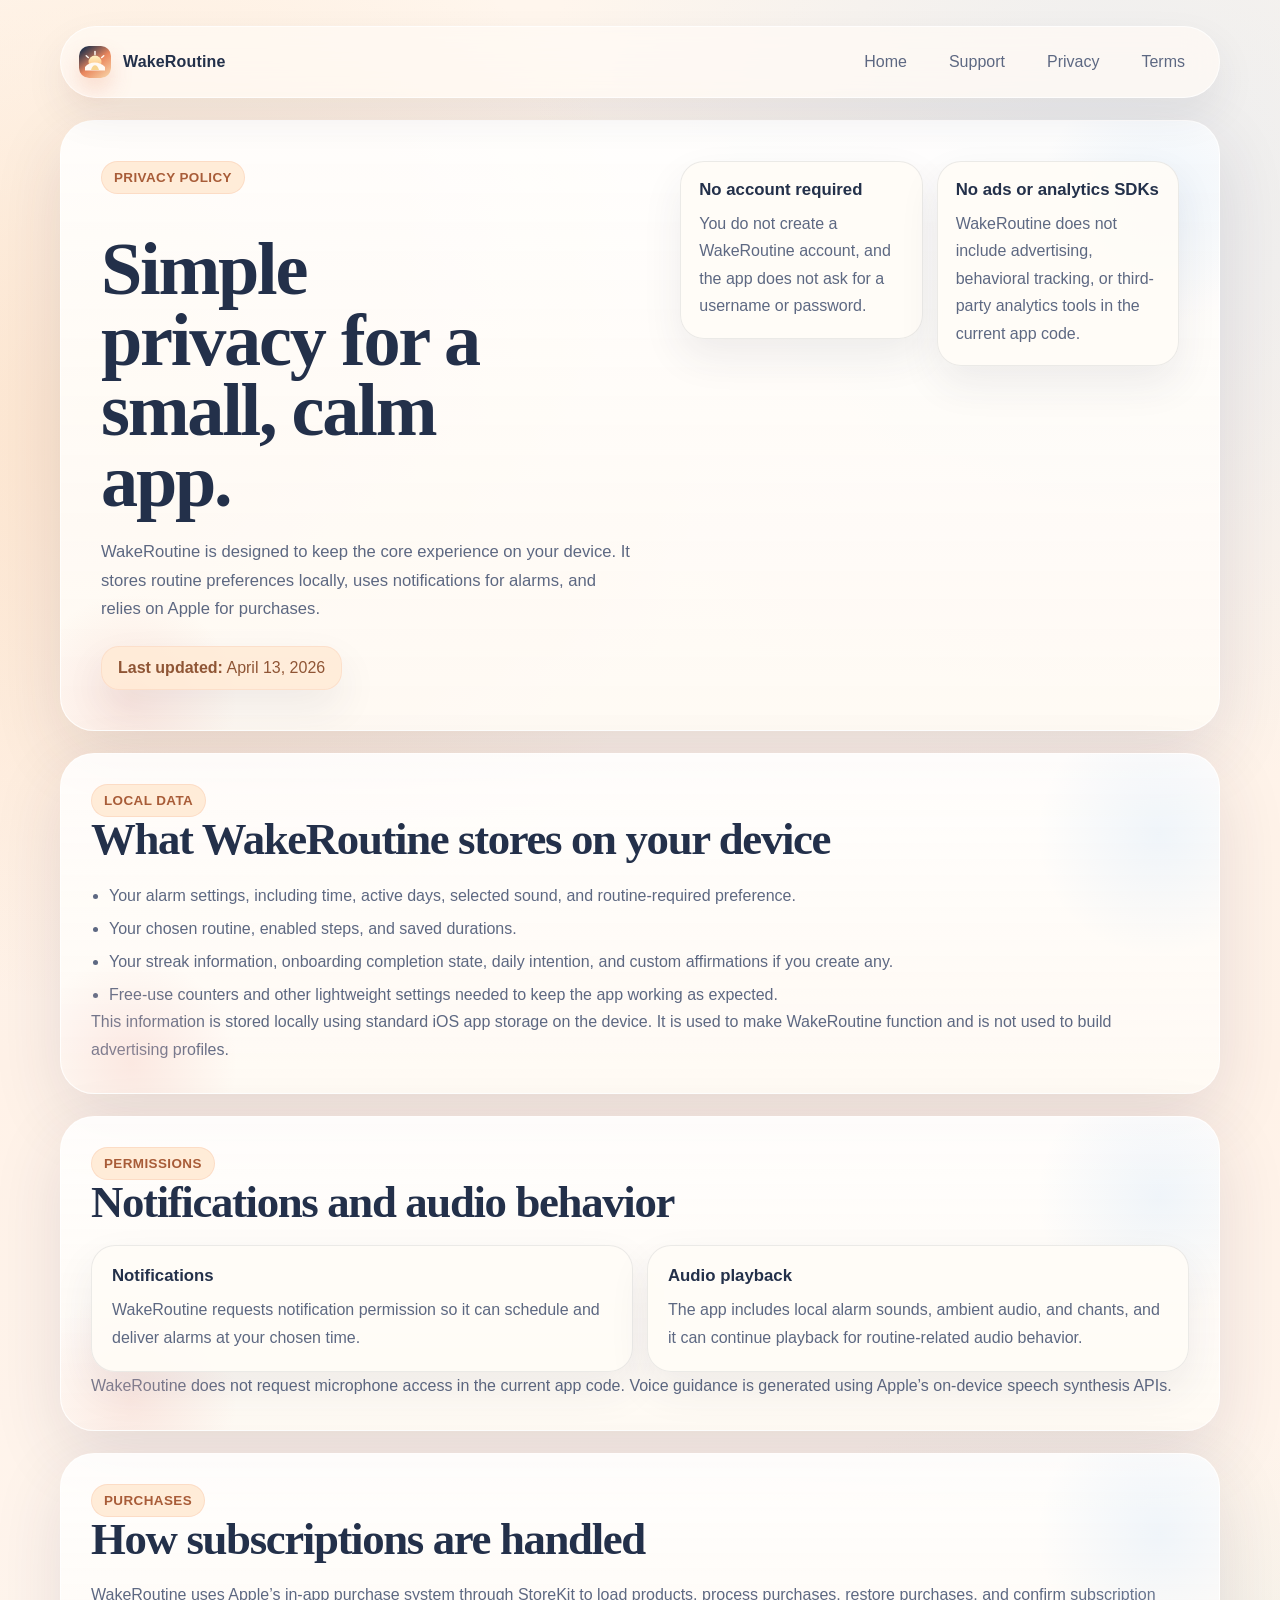
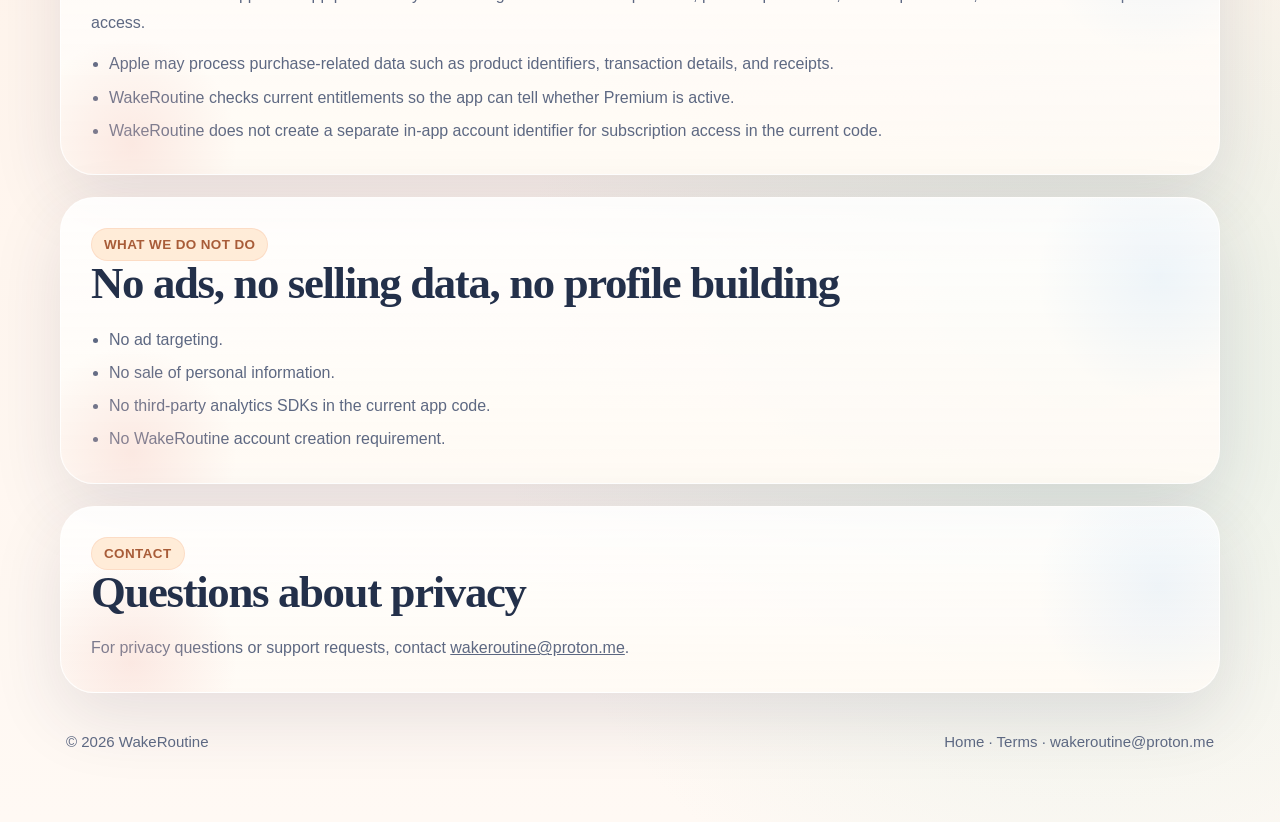
==== privacy/index.html @ e78e5053 "Add WakeRoutine marketing website" ====
<!DOCTYPE html>
<html lang="en">
<head>
  <meta charset="UTF-8" />
  <meta name="viewport" content="width=device-width, initial-scale=1.0" />
  <title>WakeRoutine Privacy Policy</title>
  <meta
    name="description"
    content="Privacy policy for WakeRoutine, including local app storage, notification permissions, and Apple-managed subscriptions."
  />
  <link rel="icon" href="../assets/brand-mark.svg" type="image/svg+xml" />
  <link rel="stylesheet" href="../site.css?v=1" />
</head>
<body>
  <div class="page-shell">
    <nav class="topbar" aria-label="Primary">
      <a class="brand" href="../">
        <img src="../assets/brand-mark.svg" alt="WakeRoutine brand mark" />
        <span>WakeRoutine</span>
      </a>
      <div class="nav-links">
        <a href="../">Home</a>
        <a href="../#support">Support</a>
        <a href="./">Privacy</a>
        <a href="../terms/">Terms</a>
      </div>
    </nav>

    <main class="section-stack">
      <section class="hero legal-hero">
        <div class="hero-copy">
          <span class="eyebrow">Privacy Policy</span>
          <div>
            <h1>Simple privacy for a small, calm app.</h1>
          </div>
          <p>
            WakeRoutine is designed to keep the core experience on your device. It stores routine
            preferences locally, uses notifications for alarms, and relies on Apple for purchases.
          </p>
          <div class="callout"><strong>Last updated:</strong> April 13, 2026</div>
        </div>

        <div class="legal-grid">
          <article class="legal-card">
            <h3>No account required</h3>
            <p>You do not create a WakeRoutine account, and the app does not ask for a username or password.</p>
          </article>
          <article class="legal-card">
            <h3>No ads or analytics SDKs</h3>
            <p>WakeRoutine does not include advertising, behavioral tracking, or third-party analytics tools in the current app code.</p>
          </article>
        </div>
      </section>

      <section class="panel">
        <div class="panel-head">
          <div>
            <span class="tag">Local data</span>
            <h2>What WakeRoutine stores on your device</h2>
          </div>
        </div>

        <ul class="clean-list">
          <li>Your alarm settings, including time, active days, selected sound, and routine-required preference.</li>
          <li>Your chosen routine, enabled steps, and saved durations.</li>
          <li>Your streak information, onboarding completion state, daily intention, and custom affirmations if you create any.</li>
          <li>Free-use counters and other lightweight settings needed to keep the app working as expected.</li>
        </ul>

        <p>
          This information is stored locally using standard iOS app storage on the device. It is
          used to make WakeRoutine function and is not used to build advertising profiles.
        </p>
      </section>

      <section class="panel">
        <div class="panel-head">
          <div>
            <span class="tag">Permissions</span>
            <h2>Notifications and audio behavior</h2>
          </div>
        </div>

        <div class="detail-grid">
          <article class="detail-card">
            <h3>Notifications</h3>
            <p>WakeRoutine requests notification permission so it can schedule and deliver alarms at your chosen time.</p>
          </article>
          <article class="detail-card">
            <h3>Audio playback</h3>
            <p>The app includes local alarm sounds, ambient audio, and chants, and it can continue playback for routine-related audio behavior.</p>
          </article>
        </div>

        <p>
          WakeRoutine does not request microphone access in the current app code. Voice guidance is
          generated using Apple’s on-device speech synthesis APIs.
        </p>
      </section>

      <section class="panel">
        <div class="panel-head">
          <div>
            <span class="tag">Purchases</span>
            <h2>How subscriptions are handled</h2>
          </div>
        </div>

        <p>
          WakeRoutine uses Apple’s in-app purchase system through StoreKit to load products, process
          purchases, restore purchases, and confirm subscription access.
        </p>

        <ul class="clean-list">
          <li>Apple may process purchase-related data such as product identifiers, transaction details, and receipts.</li>
          <li>WakeRoutine checks current entitlements so the app can tell whether Premium is active.</li>
          <li>WakeRoutine does not create a separate in-app account identifier for subscription access in the current code.</li>
        </ul>
      </section>

      <section class="panel">
        <div class="panel-head">
          <div>
            <span class="tag">What we do not do</span>
            <h2>No ads, no selling data, no profile building</h2>
          </div>
        </div>

        <ul class="clean-list">
          <li>No ad targeting.</li>
          <li>No sale of personal information.</li>
          <li>No third-party analytics SDKs in the current app code.</li>
          <li>No WakeRoutine account creation requirement.</li>
        </ul>
      </section>

      <section class="panel">
        <div class="panel-head">
          <div>
            <span class="tag">Contact</span>
            <h2>Questions about privacy</h2>
          </div>
        </div>

        <p>
          For privacy questions or support requests, contact
          <a href="mailto:wakeroutine@proton.me">wakeroutine@proton.me</a>.
        </p>
      </section>
    </main>

    <footer class="footer">
      <span>&copy; 2026 WakeRoutine</span>
      <span>
        <a href="../">Home</a> ·
        <a href="../terms/">Terms</a> ·
        <a href="mailto:wakeroutine@proton.me">wakeroutine@proton.me</a>
      </span>
    </footer>
  </div>
</body>
</html>
---- site.css ----
:root {
  --bg: #fff8f1;
  --bg-soft: #fff3e7;
  --paper: rgba(255, 252, 247, 0.9);
  --paper-strong: rgba(255, 255, 255, 0.96);
  --ink: #23304a;
  --ink-soft: #5d6882;
  --line: rgba(35, 48, 74, 0.09);
  --sun: #f3aa63;
  --sun-deep: #e67f5a;
  --petal: #f4c2ba;
  --butter: #f4dfa0;
  --mint: #9bd9c8;
  --sky: #b9d7f5;
  --shadow: 0 24px 70px rgba(47, 45, 77, 0.12);
  --shadow-soft: 0 18px 40px rgba(47, 45, 77, 0.08);
  --radius-xl: 34px;
  --radius-lg: 24px;
  --radius-md: 18px;
  --radius-sm: 12px;
  --page-width: min(1160px, calc(100% - 32px));
}

* {
  box-sizing: border-box;
}

html {
  scroll-behavior: smooth;
}

body {
  margin: 0;
  min-height: 100vh;
  font-family: "Avenir Next Rounded", "Avenir Next", "Trebuchet MS", sans-serif;
  color: var(--ink);
  background:
    radial-gradient(circle at 10% 18%, rgba(244, 170, 99, 0.22), transparent 25%),
    radial-gradient(circle at 88% 8%, rgba(185, 215, 245, 0.28), transparent 24%),
    radial-gradient(circle at 85% 82%, rgba(155, 217, 200, 0.24), transparent 26%),
    linear-gradient(180deg, #fff6ed 0%, #fff2e8 44%, #fff9f4 100%);
}

a {
  color: inherit;
}

img {
  max-width: 100%;
}

.page-shell {
  width: var(--page-width);
  margin: 0 auto;
  padding: 26px 0 72px;
}

.section-stack {
  display: grid;
  gap: 22px;
}

.topbar {
  position: sticky;
  top: 16px;
  z-index: 10;
  display: flex;
  align-items: center;
  justify-content: space-between;
  gap: 14px;
  margin-bottom: 22px;
  padding: 14px 18px;
  border: 1px solid rgba(255, 255, 255, 0.7);
  border-radius: 999px;
  background: rgba(255, 250, 245, 0.74);
  box-shadow: var(--shadow-soft);
  backdrop-filter: blur(16px);
}

.brand {
  display: inline-flex;
  align-items: center;
  gap: 12px;
  text-decoration: none;
  font-weight: 700;
  letter-spacing: 0.01em;
}

.brand img {
  width: 32px;
  height: 32px;
  border-radius: 10px;
  box-shadow: 0 12px 22px rgba(230, 127, 90, 0.24);
}

.nav-links {
  display: flex;
  flex-wrap: wrap;
  justify-content: flex-end;
  gap: 10px;
}

.nav-links a,
.button-link {
  display: inline-flex;
  align-items: center;
  justify-content: center;
  gap: 8px;
  padding: 11px 15px;
  border: 1px solid transparent;
  border-radius: 999px;
  text-decoration: none;
  color: var(--ink-soft);
  transition: transform 160ms ease, border-color 160ms ease, background 160ms ease, color 160ms ease;
}

.nav-links a:hover,
.button-link:hover {
  color: var(--ink);
  border-color: rgba(35, 48, 74, 0.12);
  background: rgba(255, 255, 255, 0.7);
  transform: translateY(-1px);
}

.button-link.primary {
  color: #fff8f2;
  background: linear-gradient(135deg, var(--sun-deep), var(--sun));
  box-shadow: 0 16px 28px rgba(230, 127, 90, 0.22);
}

.button-link.primary:hover {
  color: #fff8f2;
  border-color: transparent;
  background: linear-gradient(135deg, #dd734f, #efaa60);
}

.button-link.ghost {
  border-color: rgba(35, 48, 74, 0.1);
  background: rgba(255, 255, 255, 0.68);
  color: var(--ink);
}

.hero,
.panel {
  position: relative;
  overflow: hidden;
  border: 1px solid rgba(255, 255, 255, 0.72);
  border-radius: var(--radius-xl);
  background: linear-gradient(180deg, rgba(255, 255, 255, 0.86), rgba(255, 250, 244, 0.94));
  box-shadow: var(--shadow);
}

.hero::before,
.panel::before {
  content: "";
  position: absolute;
  inset: auto auto -80px -40px;
  width: 220px;
  height: 220px;
  border-radius: 50%;
  background: radial-gradient(circle, rgba(244, 194, 186, 0.32), transparent 68%);
  pointer-events: none;
}

.hero::after,
.panel::after {
  content: "";
  position: absolute;
  inset: -40px -60px auto auto;
  width: 240px;
  height: 240px;
  border-radius: 50%;
  background: radial-gradient(circle, rgba(185, 215, 245, 0.22), transparent 72%);
  pointer-events: none;
}

.hero {
  display: grid;
  grid-template-columns: minmax(0, 1.15fr) minmax(300px, 0.85fr);
  gap: 28px;
  padding: 40px;
}

.hero-copy,
.hero-visual,
.panel-body,
.panel-head,
.footer,
.support-links-grid,
.comparison-grid,
.card-grid,
.flow-grid,
.faq-grid,
.detail-grid,
.legal-grid,
.steps-cloud,
.stats-grid {
  position: relative;
  z-index: 1;
}

.eyebrow,
.tag {
  display: inline-flex;
  align-items: center;
  gap: 8px;
  width: fit-content;
  padding: 8px 12px;
  border-radius: 999px;
  background: rgba(255, 235, 214, 0.95);
  border: 1px solid rgba(230, 127, 90, 0.15);
  color: #a85c38;
  font-size: 0.84rem;
  font-weight: 700;
  letter-spacing: 0.03em;
  text-transform: uppercase;
}

h1,
h2,
h3 {
  margin: 0;
  color: var(--ink);
}

h1,
h2 {
  font-family: "Iowan Old Style", "Palatino Linotype", "Book Antiqua", serif;
  letter-spacing: -0.03em;
}

h1 {
  font-size: clamp(2.8rem, 5.8vw, 5.2rem);
  line-height: 0.95;
  max-width: 11ch;
  margin-top: 18px;
}

h2 {
  font-size: clamp(1.9rem, 3.5vw, 3rem);
  line-height: 1;
}

h3 {
  font-size: 1.05rem;
  line-height: 1.18;
}

p {
  margin: 0;
  color: var(--ink-soft);
  font-size: 1rem;
  line-height: 1.72;
}

.hero-copy {
  display: flex;
  flex-direction: column;
  gap: 22px;
}

.hero-copy p {
  max-width: 60ch;
  font-size: 1.04rem;
}

.cta-row {
  display: flex;
  flex-wrap: wrap;
  gap: 12px;
}

.stats-grid {
  display: grid;
  grid-template-columns: repeat(4, minmax(0, 1fr));
  gap: 12px;
}

.stat-card,
.card,
.flow-card,
.faq-card,
.detail-card,
.mini-card,
.legal-card {
  border-radius: var(--radius-lg);
  border: 1px solid var(--line);
  background: var(--paper);
  box-shadow: var(--shadow-soft);
}

.stat-card {
  padding: 18px 16px;
}

.stat-card strong {
  display: block;
  font-size: 1.5rem;
  line-height: 1;
  color: var(--ink);
}

.stat-card p {
  margin-top: 6px;
  font-size: 0.92rem;
}

.hero-visual {
  display: grid;
  place-items: center;
}

.phone-scene {
  position: relative;
  width: min(100%, 360px);
  padding: 12px 14px 22px;
}

.hero-notes {
  display: grid;
  gap: 12px;
  margin-bottom: 14px;
}

.phone-frame {
  position: relative;
  z-index: 1;
  padding: 18px;
  border-radius: 38px;
  background:
    linear-gradient(180deg, rgba(39, 48, 74, 0.98), rgba(25, 30, 47, 0.98)),
    linear-gradient(180deg, rgba(255, 255, 255, 0.25), transparent);
  border: 1px solid rgba(255, 255, 255, 0.16);
  box-shadow: 0 24px 44px rgba(35, 48, 74, 0.28);
}

.phone-top {
  display: flex;
  align-items: center;
  justify-content: space-between;
  color: rgba(255, 255, 255, 0.82);
  font-size: 0.8rem;
  letter-spacing: 0.02em;
  margin-bottom: 18px;
}

.notch {
  width: 92px;
  height: 20px;
  border-radius: 999px;
  background: rgba(255, 255, 255, 0.08);
}

.phone-surface {
  overflow: hidden;
  border-radius: 26px;
  padding: 18px;
  background:
    radial-gradient(circle at top, rgba(244, 170, 99, 0.3), transparent 40%),
    linear-gradient(180deg, #27314b 0%, #1f2741 58%, #182036 100%);
}

.phone-surface h3,
.phone-surface p,
.phone-surface span,
.phone-surface strong {
  color: #fff7f0;
}

.phone-label {
  color: rgba(255, 255, 255, 0.62);
  font-size: 0.8rem;
}

.alarm-time {
  display: block;
  font-size: 2.2rem;
  line-height: 0.95;
  margin: 6px 0 4px;
  font-weight: 700;
}

.days-row {
  display: flex;
  flex-wrap: wrap;
  gap: 8px;
  margin-top: 12px;
}

.day-pill,
.step-pill {
  display: inline-flex;
  align-items: center;
  gap: 6px;
  padding: 8px 10px;
  border-radius: 999px;
  background: rgba(255, 255, 255, 0.09);
  font-size: 0.78rem;
}

.routine-card,
.intention-card {
  margin-top: 14px;
  padding: 14px;
  border-radius: 22px;
  background: rgba(255, 255, 255, 0.08);
  border: 1px solid rgba(255, 255, 255, 0.08);
}

.routine-card header,
.intention-card header {
  display: flex;
  align-items: center;
  justify-content: space-between;
  gap: 10px;
  margin-bottom: 12px;
}

.steps-cloud {
  display: flex;
  flex-wrap: wrap;
  gap: 10px;
}

.intention-card p {
  font-style: italic;
  color: rgba(255, 247, 240, 0.78);
}

.floating-note {
  position: relative;
  z-index: 2;
  max-width: none;
  padding: 12px 14px;
  border-radius: 18px;
  background: rgba(255, 255, 255, 0.92);
  border: 1px solid rgba(35, 48, 74, 0.08);
  box-shadow: 0 20px 30px rgba(35, 48, 74, 0.12);
  color: var(--ink);
  font-size: 0.84rem;
  line-height: 1.45;
  animation: bob 8s ease-in-out infinite;
}

.floating-note strong {
  display: block;
  margin-bottom: 3px;
}

.floating-note.two {
  animation-delay: -3s;
}

.sun-coin {
  position: absolute;
  right: 6px;
  top: 122px;
  width: 80px;
  height: 80px;
  border-radius: 50%;
  background: radial-gradient(circle at 35% 30%, #fff5cb 0%, #ffd28a 38%, rgba(255, 210, 138, 0.15) 72%, transparent 73%);
  filter: blur(0.2px);
  animation: rise 7s ease-in-out infinite;
}

.panel {
  padding: 30px;
}

.panel-head {
  display: flex;
  align-items: flex-end;
  justify-content: space-between;
  gap: 18px;
  margin-bottom: 20px;
}

.panel-subcopy {
  max-width: 52ch;
}

.card-grid {
  display: grid;
  grid-template-columns: repeat(4, minmax(0, 1fr));
  gap: 14px;
}

.card,
.flow-card,
.faq-card,
.detail-card,
.mini-card,
.legal-card {
  padding: 20px;
}

.icon-chip {
  display: grid;
  place-items: center;
  width: 48px;
  height: 48px;
  margin-bottom: 14px;
  border-radius: 16px;
  background: linear-gradient(145deg, rgba(244, 170, 99, 0.18), rgba(185, 215, 245, 0.18));
  color: var(--sun-deep);
  font-size: 1.25rem;
  font-weight: 700;
}

.card p,
.flow-card p,
.faq-card p,
.detail-card p,
.mini-card p,
.legal-card p {
  margin-top: 10px;
}

.flow-grid,
.faq-grid,
.detail-grid,
.comparison-grid,
.support-links-grid,
.legal-grid {
  display: grid;
  gap: 14px;
}

.flow-grid {
  grid-template-columns: repeat(3, minmax(0, 1fr));
}

.comparison-grid {
  grid-template-columns: repeat(2, minmax(0, 1fr));
}

.mini-card ul,
.legal-card ul,
.clean-list {
  margin: 14px 0 0;
  padding-left: 18px;
  color: var(--ink-soft);
  line-height: 1.7;
}

.mini-card li + li,
.legal-card li + li,
.clean-list li + li {
  margin-top: 6px;
}

.support-links-grid,
.faq-grid {
  grid-template-columns: repeat(4, minmax(0, 1fr));
}

.support-link-card {
  display: flex;
  flex-direction: column;
  gap: 10px;
  min-height: 164px;
  padding: 18px;
  border-radius: var(--radius-lg);
  border: 1px solid var(--line);
  background: var(--paper);
  box-shadow: var(--shadow-soft);
  text-decoration: none;
}

.support-link-card:hover {
  transform: translateY(-2px);
}

.support-link-icon {
  display: grid;
  place-items: center;
  width: 44px;
  height: 44px;
  border-radius: 14px;
  background: rgba(244, 170, 99, 0.16);
}

.support-link-icon svg {
  width: 20px;
  height: 20px;
}

.support-link-title {
  font-weight: 700;
}

.support-link-card p {
  font-size: 0.94rem;
}

.faq-grid {
  align-items: stretch;
}

.detail-grid,
.legal-grid {
  grid-template-columns: repeat(2, minmax(0, 1fr));
  align-items: start;
}

.callout {
  width: fit-content;
  padding: 12px 16px;
  border-radius: 18px;
  background: rgba(255, 235, 214, 0.86);
  border: 1px solid rgba(230, 127, 90, 0.12);
  color: #8f5535;
  box-shadow: var(--shadow-soft);
}

.footer {
  display: flex;
  align-items: center;
  justify-content: space-between;
  gap: 14px;
  margin-top: 22px;
  padding: 18px 6px 0;
  color: var(--ink-soft);
  font-size: 0.94rem;
}

.footer a {
  text-decoration: none;
}

.footer a:hover {
  text-decoration: underline;
}

.mono {
  font-family: "SFMono-Regular", "Menlo", "Consolas", monospace;
  font-size: 0.95em;
}

.legal-hero {
  grid-template-columns: minmax(0, 1.05fr) minmax(280px, 0.95fr);
  align-items: start;
}

.legal-hero .hero-copy p {
  max-width: 58ch;
}

.legal-hero .legal-grid {
  align-self: start;
  align-content: start;
}

.legal-hero .legal-card {
  height: fit-content;
  padding: 18px;
}

@keyframes bob {
  0%,
  100% {
    transform: translateY(0);
  }
  50% {
    transform: translateY(-8px);
  }
}

@keyframes rise {
  0%,
  100% {
    transform: translateY(0) scale(1);
  }
  50% {
    transform: translateY(-10px) scale(1.05);
  }
}

@media (max-width: 1080px) {
  .hero,
  .legal-hero,
  .card-grid,
  .support-links-grid,
  .faq-grid,
  .flow-grid,
  .detail-grid,
  .legal-grid {
    grid-template-columns: 1fr 1fr;
  }

  .stats-grid {
    grid-template-columns: repeat(2, minmax(0, 1fr));
  }
}

@media (max-width: 820px) {
  .page-shell {
    width: min(100% - 20px, 100%);
    padding-top: 18px;
  }

  .topbar,
  .hero,
  .panel,
  .footer {
    border-radius: 24px;
  }

  .topbar,
  .footer {
    flex-direction: column;
    align-items: flex-start;
  }

  .nav-links {
    width: 100%;
    justify-content: flex-start;
  }

  .hero,
  .legal-hero,
  .card-grid,
  .flow-grid,
  .comparison-grid,
  .support-links-grid,
  .faq-grid,
  .detail-grid,
  .legal-grid {
    grid-template-columns: 1fr;
  }

  .hero,
  .panel {
    padding: 24px;
  }

  .hero-notes {
    grid-template-columns: 1fr;
  }

  h1 {
    max-width: none;
    font-size: clamp(2.5rem, 10vw, 4rem);
  }

  .phone-scene {
    width: 100%;
    max-width: 360px;
    padding: 8px 0 0;
  }

  .sun-coin {
    top: 182px;
    right: 8px;
  }
}

@media (min-width: 821px) {
  .phone-scene {
    width: min(100%, 390px);
    padding: 18px 18px 22px;
  }

  .hero-notes {
    position: absolute;
    inset: 0;
    margin: 0;
    pointer-events: none;
  }

  .floating-note {
    position: absolute;
    width: 168px;
  }

  .floating-note.one {
    top: 0;
    right: 0;
  }

  .floating-note.two {
    left: 0;
    bottom: 18px;
  }

  .phone-frame {
    margin: 54px 22px 0;
  }

  .sun-coin {
    top: auto;
    right: 2px;
    bottom: 86px;
  }
}

@media (prefers-reduced-motion: reduce) {
  html {
    scroll-behavior: auto;
  }

  *,
  *::before,
  *::after {
    animation: none !important;
    transition: none !important;
  }
}
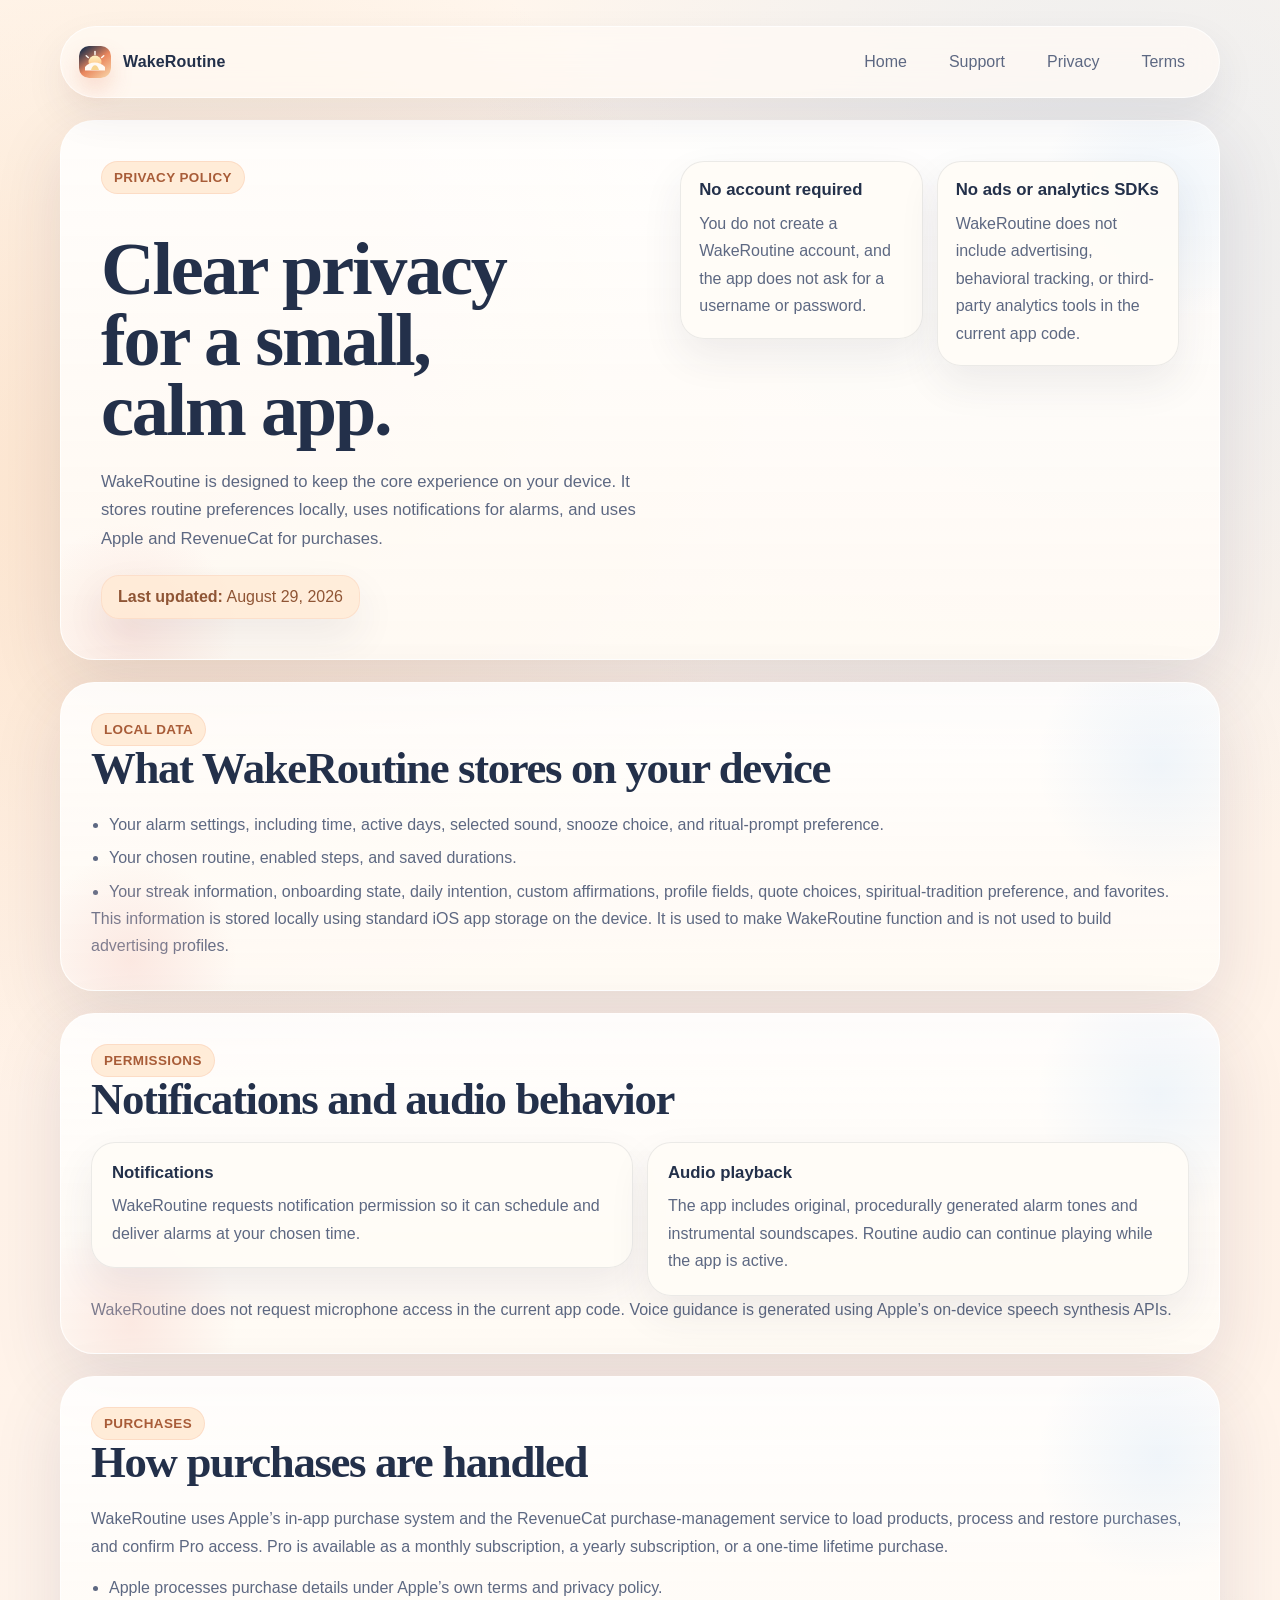
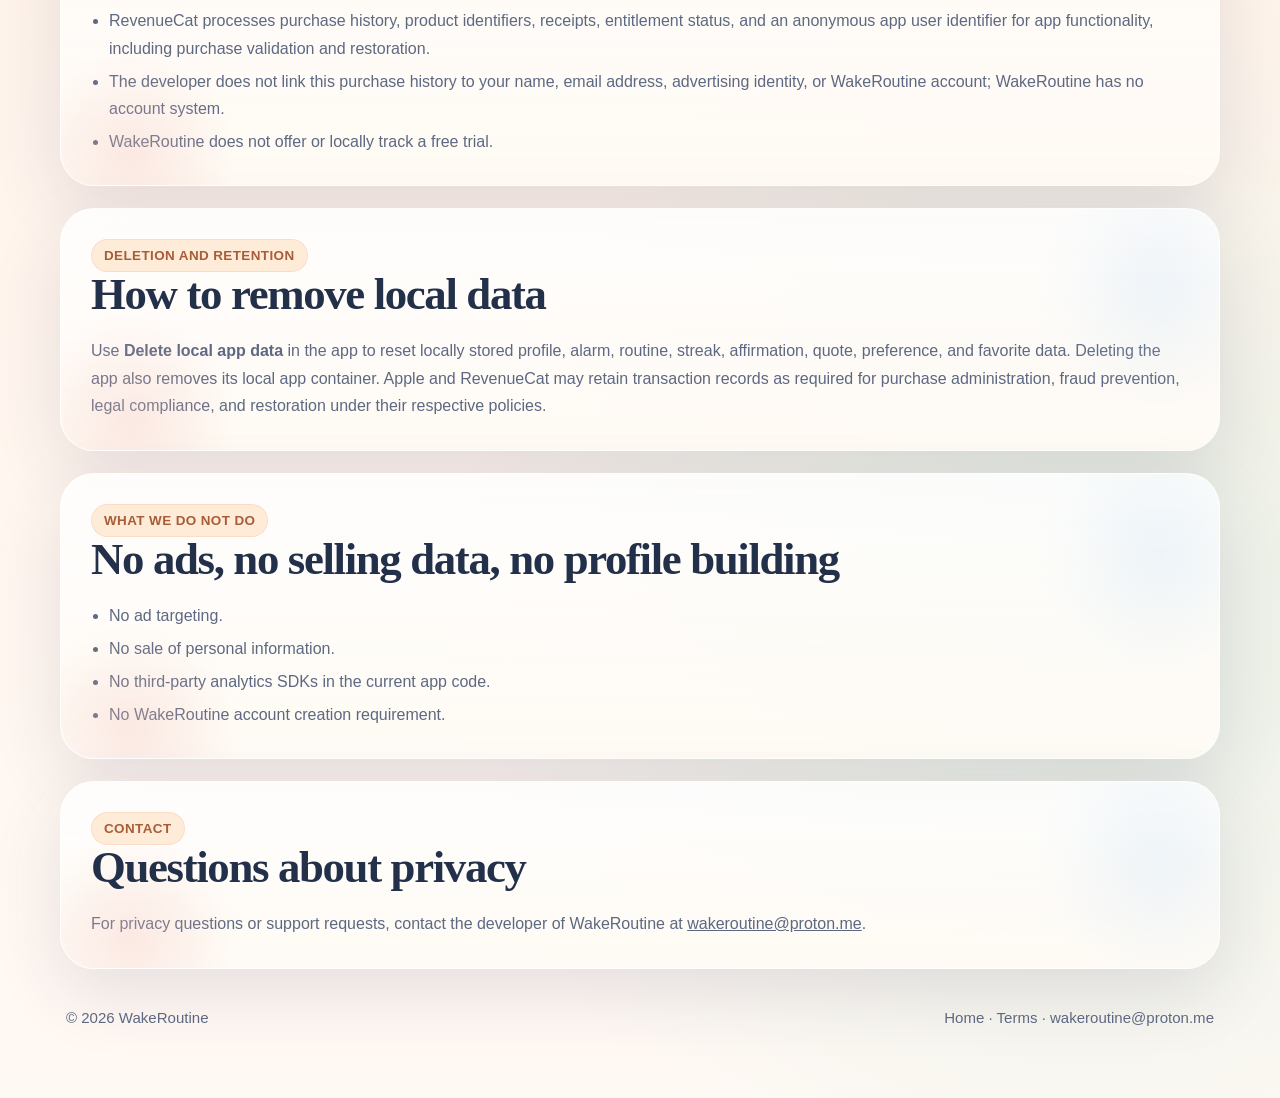
==== commit 0ee74fbc: "Align launch site with WakeRoutine 1.0" ====
--- a/privacy/index.html
+++ b/privacy/index.html
@@ -31,13 +31,13 @@
         <div class="hero-copy">
           <span class="eyebrow">Privacy Policy</span>
           <div>
-            <h1>Simple privacy for a small, calm app.</h1>
+            <h1>Clear privacy for a small, calm app.</h1>
           </div>
           <p>
             WakeRoutine is designed to keep the core experience on your device. It stores routine
-            preferences locally, uses notifications for alarms, and relies on Apple for purchases.
+            preferences locally, uses notifications for alarms, and uses Apple and RevenueCat for purchases.
           </p>
-          <div class="callout"><strong>Last updated:</strong> April 13, 2026</div>
+          <div class="callout"><strong>Last updated:</strong> August 29, 2026</div>
         </div>
 
         <div class="legal-grid">
@@ -61,10 +61,9 @@
         </div>
 
         <ul class="clean-list">
-          <li>Your alarm settings, including time, active days, selected sound, and routine-required preference.</li>
+          <li>Your alarm settings, including time, active days, selected sound, snooze choice, and ritual-prompt preference.</li>
           <li>Your chosen routine, enabled steps, and saved durations.</li>
-          <li>Your streak information, onboarding completion state, daily intention, and custom affirmations if you create any.</li>
-          <li>Free-use counters and other lightweight settings needed to keep the app working as expected.</li>
+          <li>Your streak information, onboarding state, daily intention, custom affirmations, profile fields, quote choices, spiritual-tradition preference, and favorites.</li>
         </ul>
 
         <p>
@@ -88,7 +87,7 @@
           </article>
           <article class="detail-card">
             <h3>Audio playback</h3>
-            <p>The app includes local alarm sounds, ambient audio, and chants, and it can continue playback for routine-related audio behavior.</p>
+            <p>The app includes original, procedurally generated alarm tones and instrumental soundscapes. Routine audio can continue playing while the app is active.</p>
           </article>
         </div>
 
@@ -102,20 +101,38 @@
         <div class="panel-head">
           <div>
             <span class="tag">Purchases</span>
-            <h2>How subscriptions are handled</h2>
+            <h2>How purchases are handled</h2>
           </div>
         </div>
 
         <p>
-          WakeRoutine uses Apple’s in-app purchase system through StoreKit to load products, process
-          purchases, restore purchases, and confirm subscription access.
+          WakeRoutine uses Apple’s in-app purchase system and the RevenueCat purchase-management
+          service to load products, process and restore purchases, and confirm Pro access. Pro is available as a
+          monthly subscription, a yearly subscription, or a one-time lifetime purchase.
         </p>
 
         <ul class="clean-list">
-          <li>Apple may process purchase-related data such as product identifiers, transaction details, and receipts.</li>
-          <li>WakeRoutine checks current entitlements so the app can tell whether Premium is active.</li>
-          <li>WakeRoutine does not create a separate in-app account identifier for subscription access in the current code.</li>
+          <li>Apple processes purchase details under Apple’s own terms and privacy policy.</li>
+          <li>RevenueCat processes purchase history, product identifiers, receipts, entitlement status, and an anonymous app user identifier for app functionality, including purchase validation and restoration.</li>
+          <li>The developer does not link this purchase history to your name, email address, advertising identity, or WakeRoutine account; WakeRoutine has no account system.</li>
+          <li>WakeRoutine does not offer or locally track a free trial.</li>
         </ul>
+      </section>
+
+      <section class="panel">
+        <div class="panel-head">
+          <div>
+            <span class="tag">Deletion and retention</span>
+            <h2>How to remove local data</h2>
+          </div>
+        </div>
+        <p>
+          Use <strong>Delete local app data</strong> in the app to reset locally stored profile,
+          alarm, routine, streak, affirmation, quote, preference, and favorite data. Deleting the
+          app also removes its local app container. Apple and RevenueCat may retain transaction
+          records as required for purchase administration, fraud prevention, legal compliance, and
+          restoration under their respective policies.
+        </p>
       </section>
 
       <section class="panel">
@@ -143,7 +160,7 @@
         </div>
 
         <p>
-          For privacy questions or support requests, contact
+          For privacy questions or support requests, contact the developer of WakeRoutine at
           <a href="mailto:wakeroutine@proton.me">wakeroutine@proton.me</a>.
         </p>
       </section>
--- a/site.css
+++ b/site.css
@@ -45,6 +45,18 @@
   color: inherit;
 }
 
+a:focus-visible,
+button:focus-visible {
+  outline: 3px solid var(--sun-deep);
+  outline-offset: 3px;
+}
+
+.pricing-note {
+  margin-top: 1.5rem;
+  font-size: 0.85rem;
+  opacity: 0.78;
+}
+
 img {
   max-width: 100%;
 }
@@ -132,6 +144,20 @@
   color: #fff8f2;
   border-color: transparent;
   background: linear-gradient(135deg, #dd734f, #efaa60);
+}
+
+@media (prefers-reduced-motion: reduce) {
+  html {
+    scroll-behavior: auto;
+  }
+
+  *,
+  *::before,
+  *::after {
+    animation-duration: 0.01ms !important;
+    animation-iteration-count: 1 !important;
+    transition-duration: 0.01ms !important;
+  }
 }
 
 .button-link.ghost {
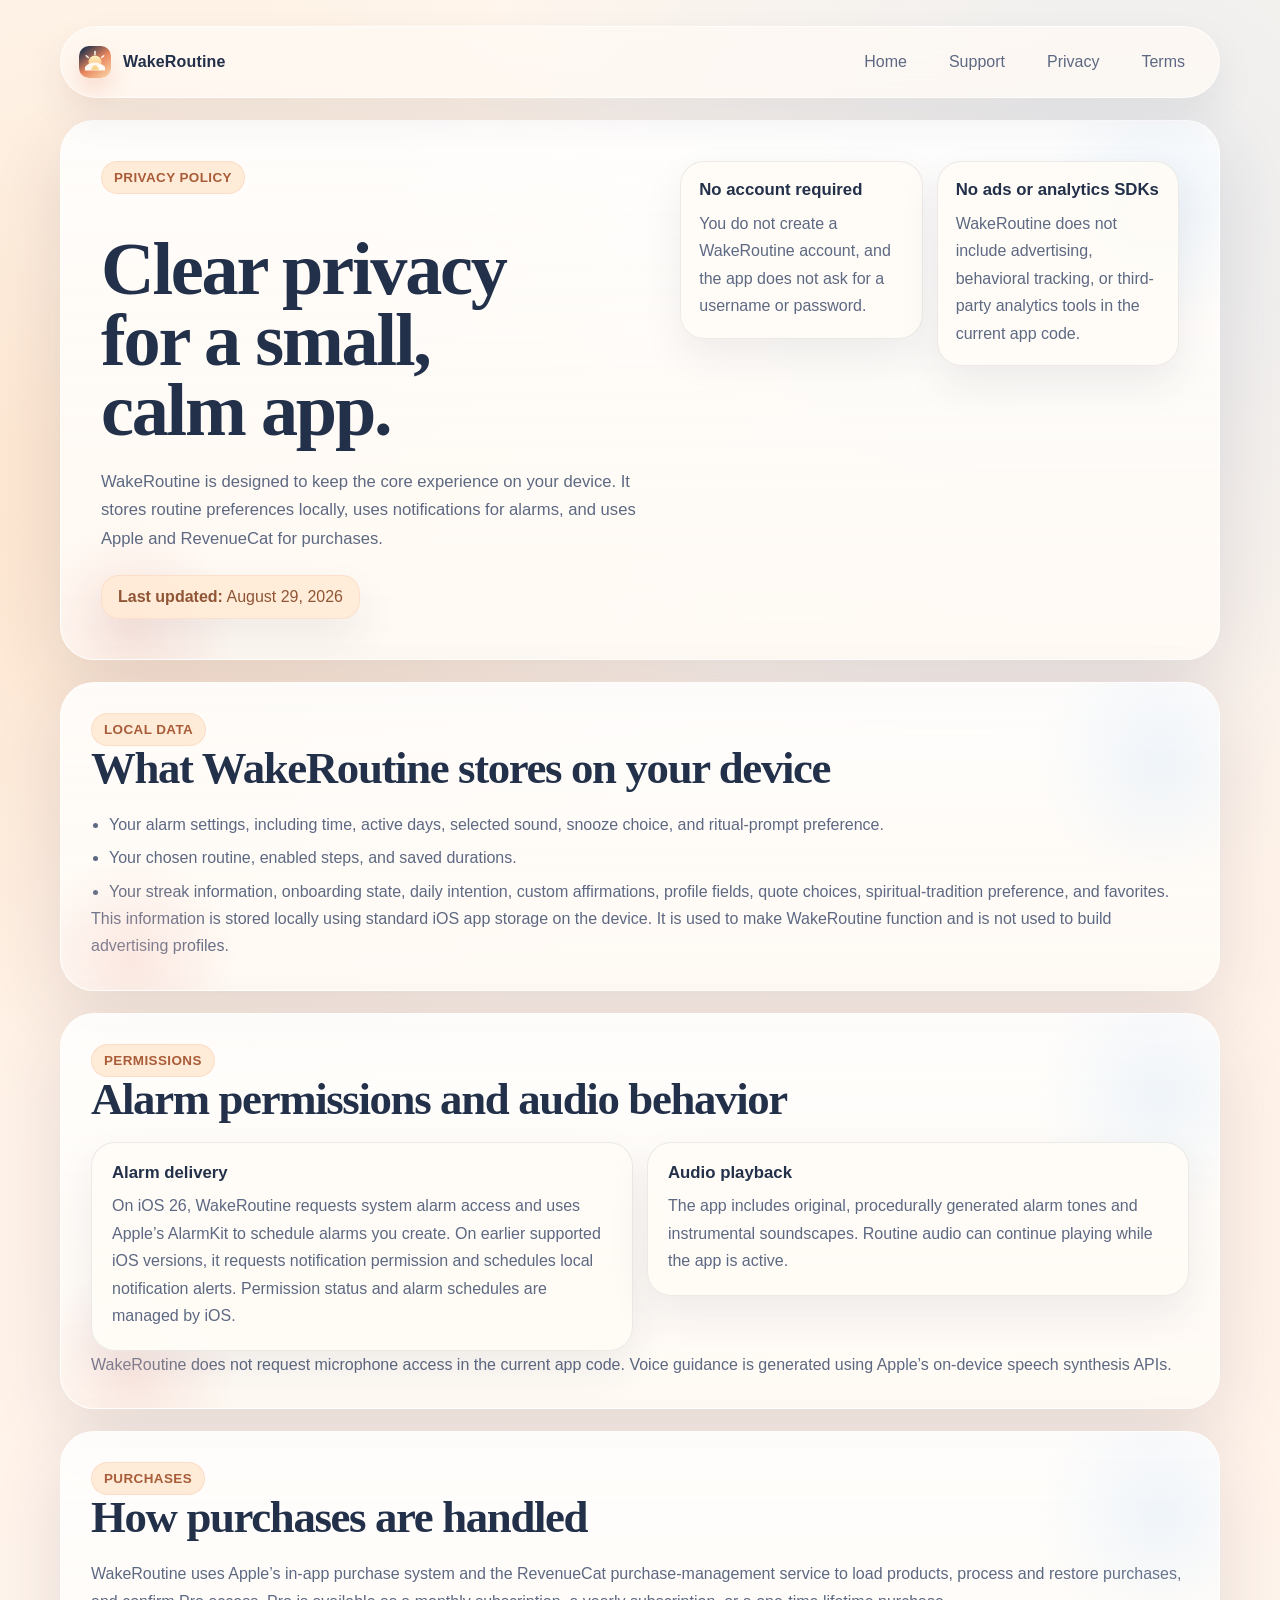
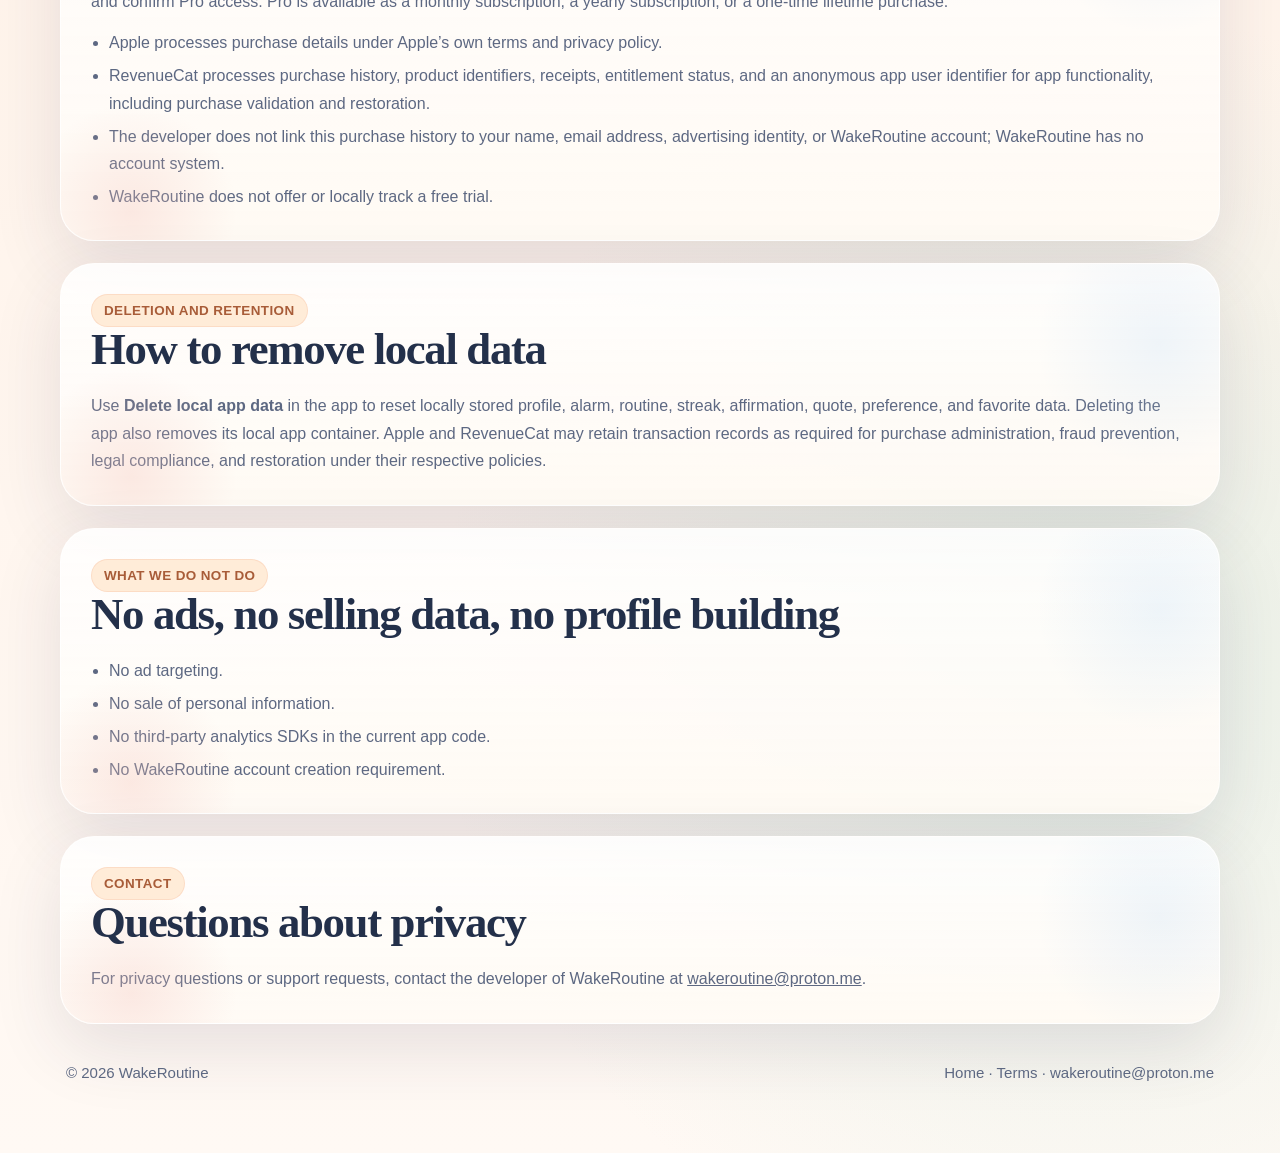
==== commit f91958e4: "Document iOS 26 system alarm behavior" ====
--- a/privacy/index.html
+++ b/privacy/index.html
@@ -76,14 +76,14 @@
         <div class="panel-head">
           <div>
             <span class="tag">Permissions</span>
-            <h2>Notifications and audio behavior</h2>
+            <h2>Alarm permissions and audio behavior</h2>
           </div>
         </div>
 
         <div class="detail-grid">
           <article class="detail-card">
-            <h3>Notifications</h3>
-            <p>WakeRoutine requests notification permission so it can schedule and deliver alarms at your chosen time.</p>
+            <h3>Alarm delivery</h3>
+            <p>On iOS 26, WakeRoutine requests system alarm access and uses Apple’s AlarmKit to schedule alarms you create. On earlier supported iOS versions, it requests notification permission and schedules local notification alerts. Permission status and alarm schedules are managed by iOS.</p>
           </article>
           <article class="detail-card">
             <h3>Audio playback</h3>
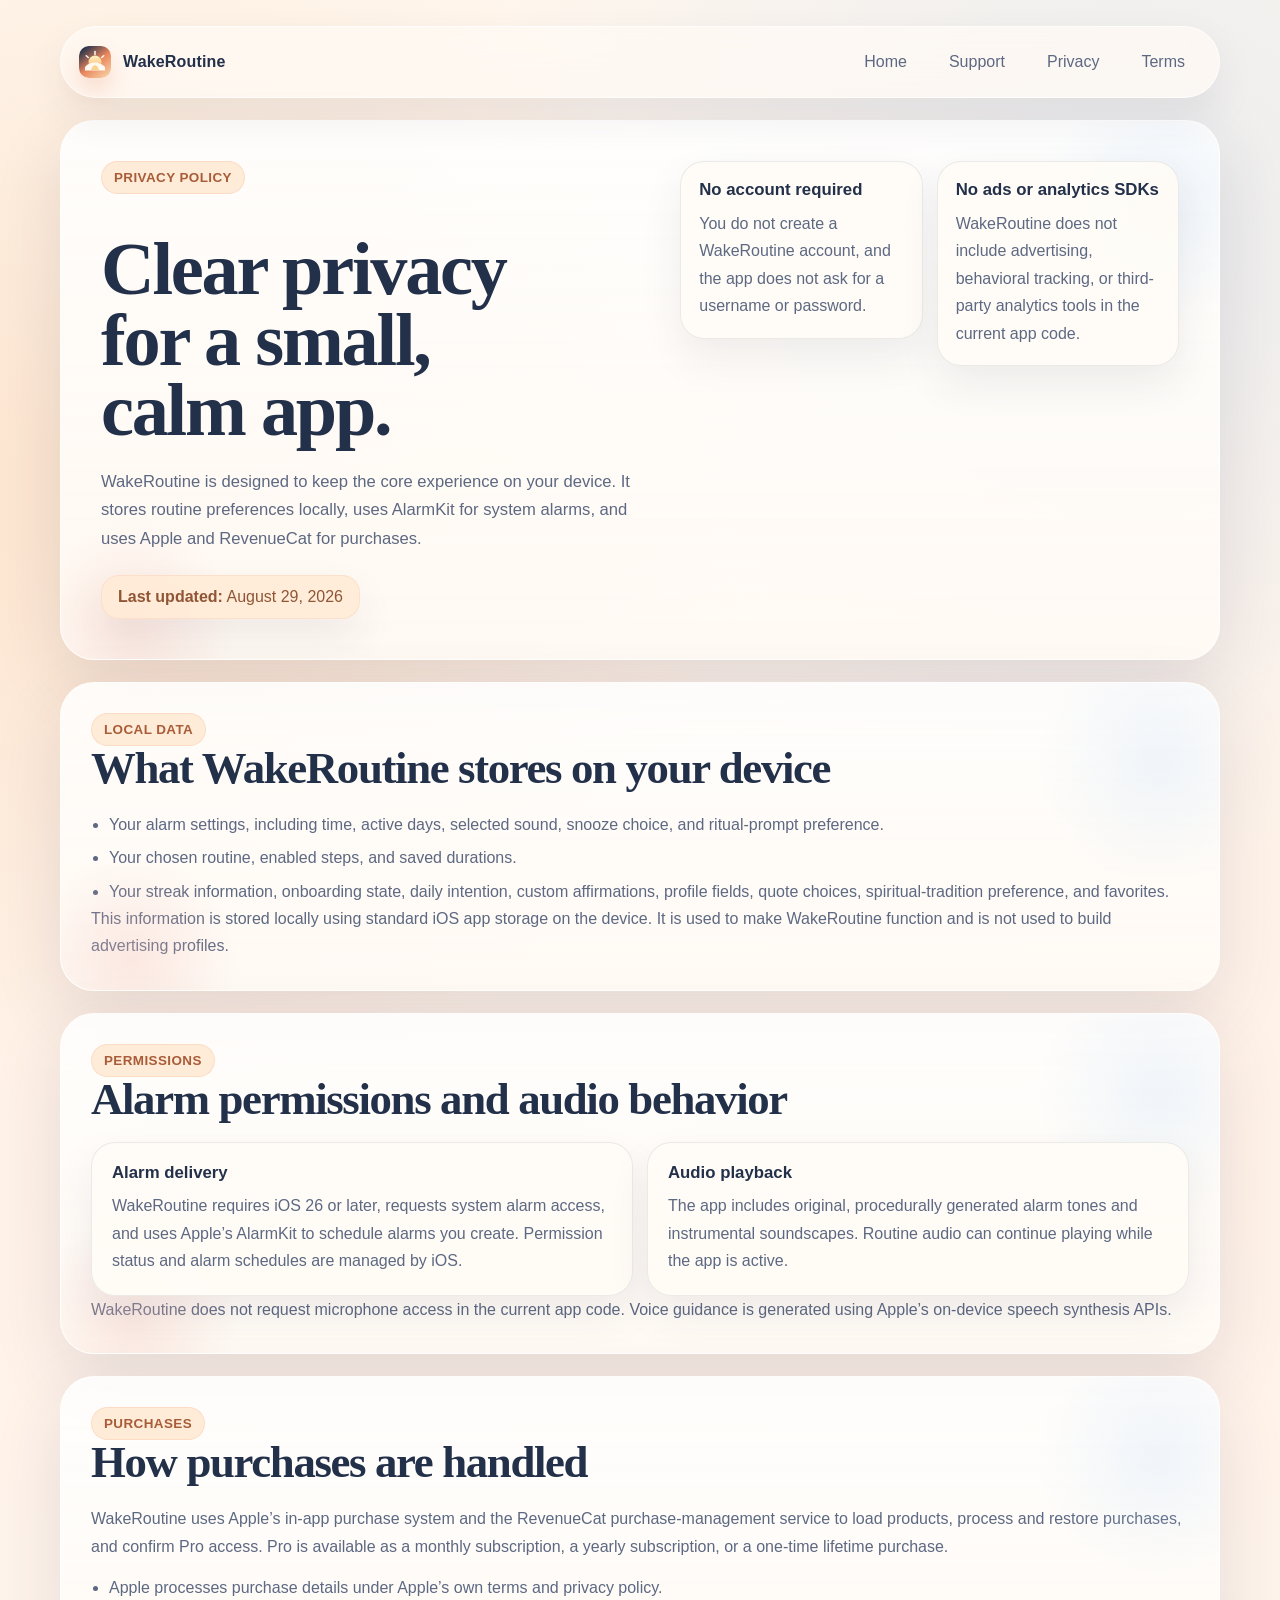
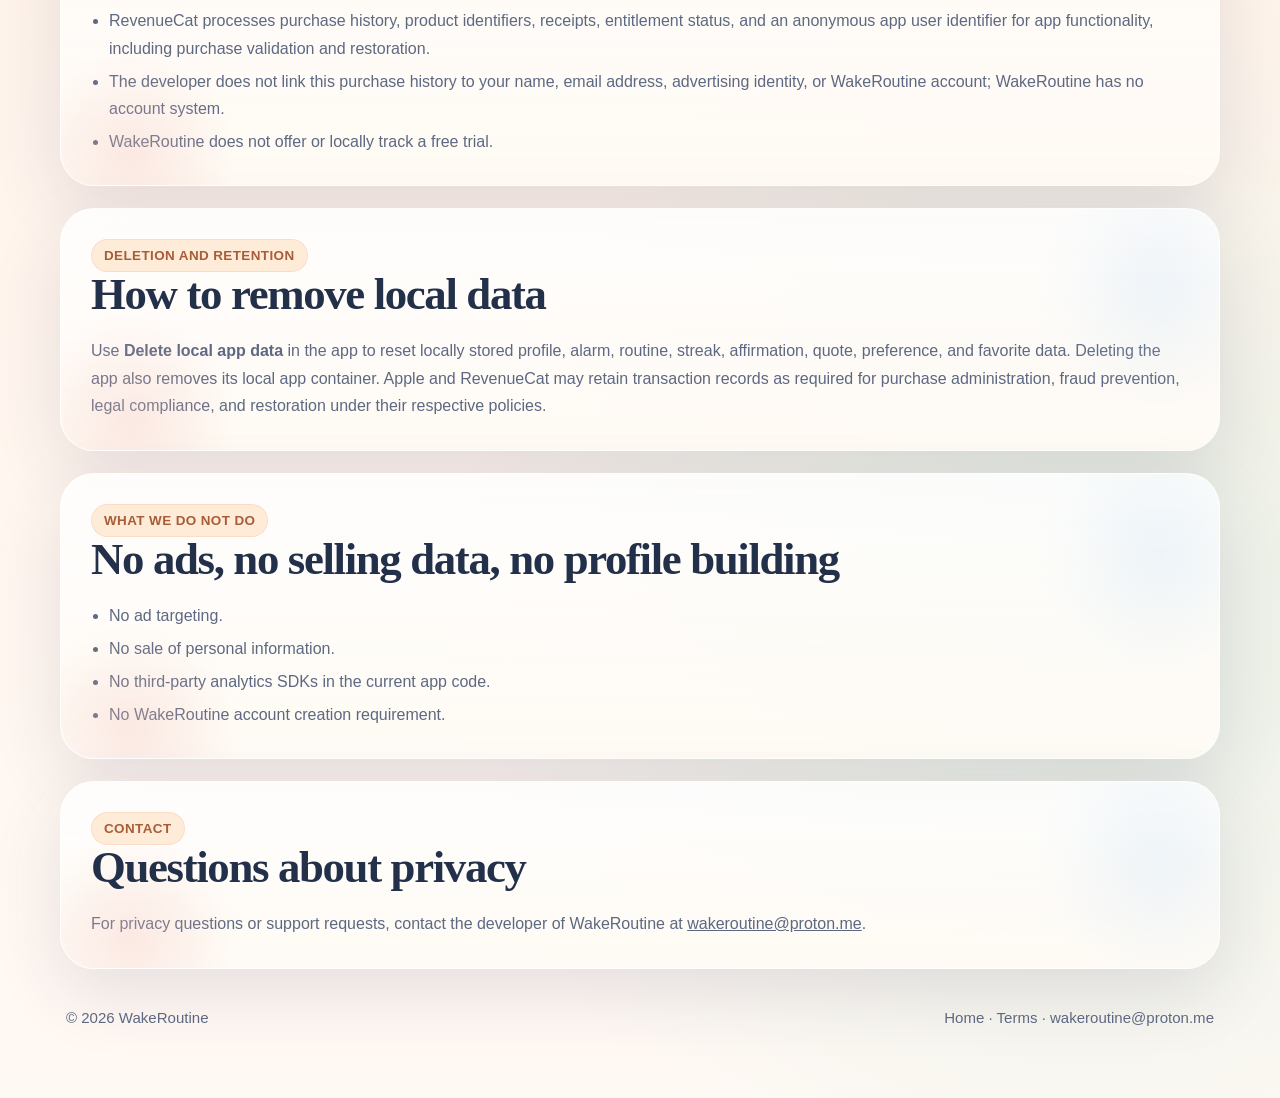
==== commit eca90d95: "Require iOS 26 system alarms" ====
--- a/privacy/index.html
+++ b/privacy/index.html
@@ -6,7 +6,7 @@
   <title>WakeRoutine Privacy Policy</title>
   <meta
     name="description"
-    content="Privacy policy for WakeRoutine, including local app storage, notification permissions, and Apple-managed subscriptions."
+    content="Privacy policy for WakeRoutine, including local app storage, alarm access, and Apple-managed subscriptions."
   />
   <link rel="icon" href="../assets/brand-mark.svg" type="image/svg+xml" />
   <link rel="stylesheet" href="../site.css?v=1" />
@@ -35,7 +35,7 @@
           </div>
           <p>
             WakeRoutine is designed to keep the core experience on your device. It stores routine
-            preferences locally, uses notifications for alarms, and uses Apple and RevenueCat for purchases.
+            preferences locally, uses AlarmKit for system alarms, and uses Apple and RevenueCat for purchases.
           </p>
           <div class="callout"><strong>Last updated:</strong> August 29, 2026</div>
         </div>
@@ -83,7 +83,7 @@
         <div class="detail-grid">
           <article class="detail-card">
             <h3>Alarm delivery</h3>
-            <p>On iOS 26, WakeRoutine requests system alarm access and uses Apple’s AlarmKit to schedule alarms you create. On earlier supported iOS versions, it requests notification permission and schedules local notification alerts. Permission status and alarm schedules are managed by iOS.</p>
+            <p>WakeRoutine requires iOS 26 or later, requests system alarm access, and uses Apple’s AlarmKit to schedule alarms you create. Permission status and alarm schedules are managed by iOS.</p>
           </article>
           <article class="detail-card">
             <h3>Audio playback</h3>
